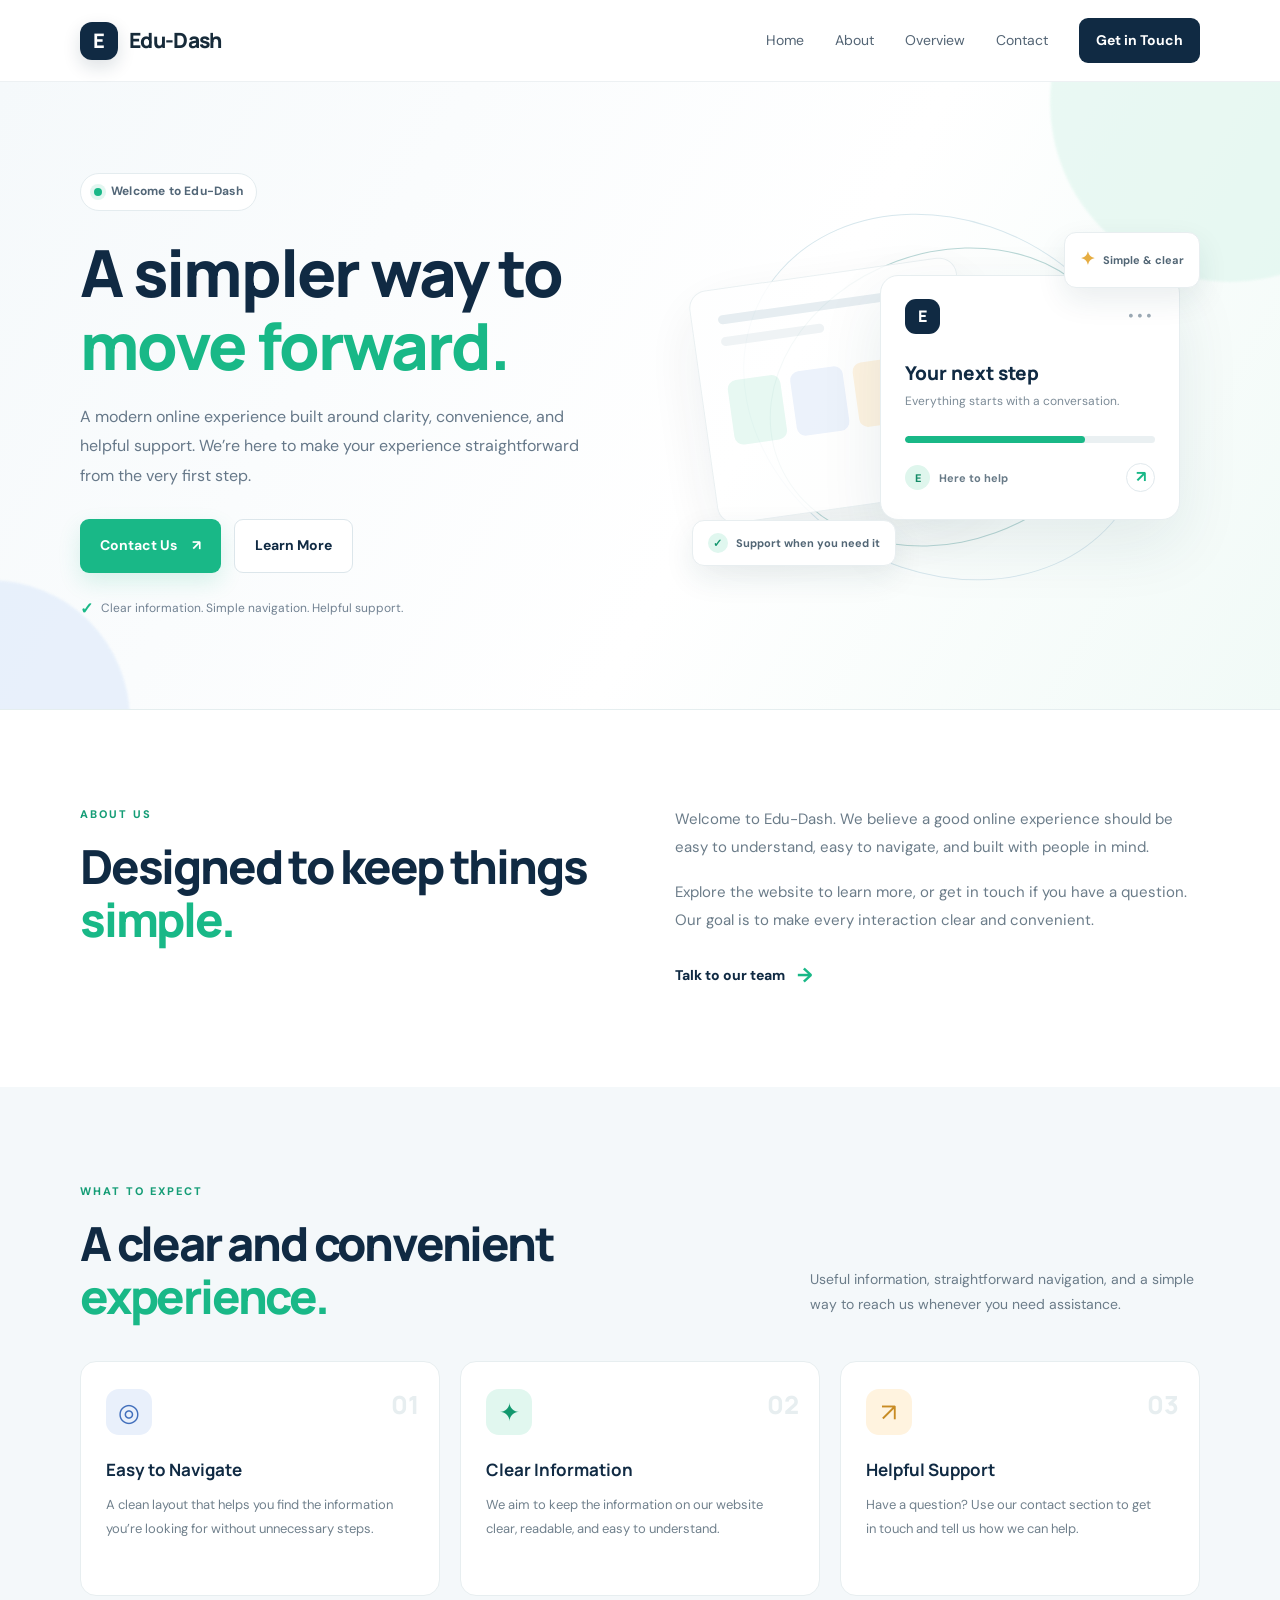
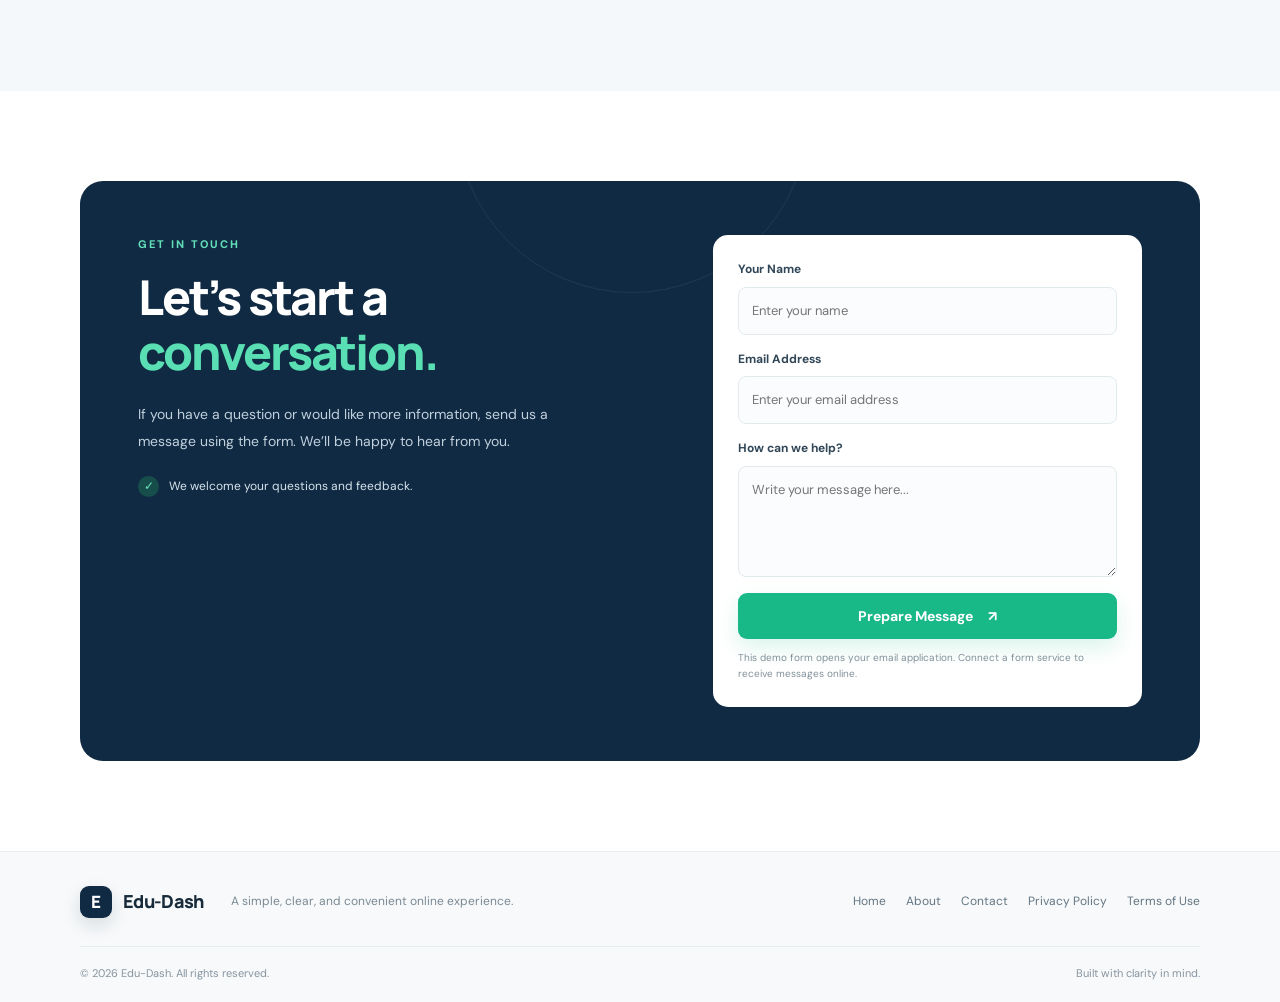
==== index.html @ 8eeb89ac "Add files via upload" ====
<!DOCTYPE html>
<html lang="en">
<head>
  <meta charset="UTF-8">
  <meta name="viewport" content="width=device-width, initial-scale=1.0">
  <meta name="description" content="Welcome to Edu-Dash. Explore our website and contact our team for more information.">
  <meta name="robots" content="index,follow">
  <title>Edu-Dash | Welcome</title>
  <link rel="icon" href="assets/favicon.svg" type="image/svg+xml">
  <link rel="stylesheet" href="styles.css">
</head>
<body>
  <header class="site-header">
    <div class="container nav-wrap">
      <a class="brand" href="#home" aria-label="Edu-Dash home">
        <span class="brand-mark">E</span><span>Edu-Dash</span>
      </a>
      <button class="menu-toggle" aria-label="Open navigation" aria-expanded="false">☰</button>
      <nav class="nav" aria-label="Main navigation">
        <a href="#home">Home</a>
        <a href="#about">About</a>
        <a href="#services">Overview</a>
        <a href="#contact">Contact</a>
        <a class="nav-cta" href="#contact">Get in Touch</a>
      </nav>
    </div>
  </header>

  <main>
    <section class="hero" id="home">
      <div class="hero-glow glow-one"></div><div class="hero-glow glow-two"></div>
      <div class="container hero-grid">
        <div class="hero-copy">
          <span class="eyebrow"><span class="status-dot"></span> Welcome to Edu-Dash</span>
          <h1>A simpler way to<br><span>move forward.</span></h1>
          <p class="hero-text">A modern online experience built around clarity, convenience, and helpful support. We’re here to make your experience straightforward from the very first step.</p>
          <div class="hero-actions">
            <a class="button button-primary" href="#contact">Contact Us <span aria-hidden="true">↗</span></a>
            <a class="button button-secondary" href="#about">Learn More</a>
          </div>
          <div class="hero-note"><span class="checkmark">✓</span> Clear information. Simple navigation. Helpful support.</div>
        </div>
        <div class="hero-art" aria-label="Abstract illustration" role="img">
          <div class="orbit orbit-a"></div><div class="orbit orbit-b"></div>
          <div class="art-card card-back"><div class="mini-line"></div><div class="mini-line short"></div><div class="mini-blocks"><i></i><i></i><i></i></div></div>
          <div class="art-card card-front">
            <div class="art-card-top"><span class="app-icon">E</span><span class="three-dots">•••</span></div>
            <div class="art-title">Your next step</div><div class="art-subtitle">Everything starts with a conversation.</div>
            <div class="progress-track"><span></span></div>
            <div class="art-bottom"><span class="avatar">E</span><span>Here to help</span><span class="arrow-circle">↗</span></div>
          </div>
          <div class="floating-badge badge-top"><span>✦</span> Simple & clear</div>
          <div class="floating-badge badge-bottom"><span class="badge-check">✓</span> Support when you need it</div>
        </div>
      </div>
      <div class="hero-bottom-line"></div>
    </section>

    <section class="intro section" id="about">
      <div class="container intro-grid">
        <div><span class="section-label">ABOUT US</span><h2>Designed to keep things<br><span>simple.</span></h2></div>
        <div class="intro-copy"><p>Welcome to Edu-Dash. We believe a good online experience should be easy to understand, easy to navigate, and built with people in mind.</p><p>Explore the website to learn more, or get in touch if you have a question. Our goal is to make every interaction clear and convenient.</p><a class="text-link" href="#contact">Talk to our team <span>→</span></a></div>
      </div>
    </section>

    <section class="overview section" id="services">
      <div class="container">
        <div class="section-heading"><div><span class="section-label">WHAT TO EXPECT</span><h2>A clear and convenient<br><span>experience.</span></h2></div><p>Useful information, straightforward navigation, and a simple way to reach us whenever you need assistance.</p></div>
        <div class="feature-grid">
          <article class="feature-card"><div class="feature-icon icon-blue">◎</div><h3>Easy to Navigate</h3><p>A clean layout that helps you find the information you’re looking for without unnecessary steps.</p><span class="feature-number">01</span></article>
          <article class="feature-card"><div class="feature-icon icon-green">✦</div><h3>Clear Information</h3><p>We aim to keep the information on our website clear, readable, and easy to understand.</p><span class="feature-number">02</span></article>
          <article class="feature-card"><div class="feature-icon icon-gold">↗</div><h3>Helpful Support</h3><p>Have a question? Use our contact section to get in touch and tell us how we can help.</p><span class="feature-number">03</span></article>
        </div>
      </div>
    </section>

    <section class="contact section" id="contact">
      <div class="container contact-panel">
        <div class="contact-copy"><span class="section-label light-label">GET IN TOUCH</span><h2>Let’s start a<br><span>conversation.</span></h2><p>If you have a question or would like more information, send us a message using the form. We’ll be happy to hear from you.</p><div class="contact-promise"><span>✓</span> We welcome your questions and feedback.</div></div>
        <form class="contact-form" id="contact-form">
          <label for="name">Your Name</label><input id="name" name="name" type="text" placeholder="Enter your name" required>
          <label for="email">Email Address</label><input id="email" name="email" type="email" placeholder="Enter your email address" required>
          <label for="message">How can we help?</label><textarea id="message" name="message" rows="4" placeholder="Write your message here..." required></textarea>
          <button class="button button-primary form-button" type="submit">Prepare Message <span>↗</span></button>
          <p class="form-note" id="form-note">This demo form opens your email application. Connect a form service to receive messages online.</p>
        </form>
      </div>
    </section>
  </main>

  <footer class="footer">
    <div class="container footer-main"><a class="brand footer-brand" href="#home"><span class="brand-mark">E</span><span>Edu-Dash</span></a><p>A simple, clear, and convenient online experience.</p><div class="footer-links"><a href="#home">Home</a><a href="#about">About</a><a href="#contact">Contact</a><a href="privacy-policy.html">Privacy Policy</a><a href="terms.html">Terms of Use</a></div></div>
    <div class="container footer-bottom"><span>© <span id="year"></span> Edu-Dash. All rights reserved.</span><span>Built with clarity in mind.</span></div>
  </footer>
  <script src="script.js"></script>
</body>
</html>
---- styles.css ----
@import url('https://fonts.googleapis.com/css2?family=DM+Sans:wght@400;500;600;700&family=Manrope:wght@400;500;600;700;800&display=swap');
:root{--navy:#102a43;--navy2:#183e5a;--ink:#172b3a;--muted:#667788;--green:#19b887;--pale:#f4f8fa;--line:#e3ebef;--white:#fff;--gold:#f0bd63}
*{box-sizing:border-box}html{scroll-behavior:smooth;scroll-padding-top:88px}body{margin:0;font-family:'DM Sans',Arial,sans-serif;color:var(--ink);background:#fff;line-height:1.65}a{color:inherit;text-decoration:none}.container{width:min(1120px,calc(100% - 44px));margin:0 auto}.site-header{height:82px;background:rgba(255,255,255,.96);border-bottom:1px solid #edf1f3;position:sticky;top:0;z-index:20;backdrop-filter:blur(12px)}.nav-wrap{height:100%;display:flex;align-items:center;justify-content:space-between}.brand{display:inline-flex;align-items:center;gap:11px;font-family:Manrope,sans-serif;font-weight:800;font-size:21px;letter-spacing:-.7px}.brand-mark{width:38px;height:38px;display:grid;place-items:center;background:var(--navy);color:#fff;border-radius:12px;font-size:20px;box-shadow:0 7px 18px #102a4324}.nav{display:flex;align-items:center;gap:31px;font-size:14px;color:#536474}.nav a:hover,.footer-links a:hover{color:var(--green)}.nav .nav-cta{background:var(--navy);color:white;border-radius:9px;padding:11px 17px;font-weight:700}.nav .nav-cta:hover{background:var(--green);color:#fff}.menu-toggle{display:none;border:0;background:none;font-size:25px;color:var(--navy)}.hero{position:relative;overflow:hidden;background:linear-gradient(120deg,#f5f9fb 0%,#fff 58%,#f1faf7 100%);padding:91px 0 88px}.hero-grid{display:grid;grid-template-columns:1.05fr .95fr;align-items:center;gap:50px;position:relative;z-index:1}.eyebrow{display:inline-flex;align-items:center;gap:9px;background:#fff;border:1px solid #e4ecef;border-radius:30px;padding:8px 13px;color:#526677;font-size:12px;font-weight:700;letter-spacing:.2px}.status-dot{width:8px;height:8px;border-radius:50%;background:var(--green);box-shadow:0 0 0 4px #19b88720}.hero h1,.section h2{font-family:Manrope,sans-serif;letter-spacing:-2.2px;font-weight:800;line-height:1.13}.hero h1{font-size:clamp(42px,5.1vw,65px);margin:25px 0 19px;color:var(--navy)}.hero h1 span,.section h2 span{color:var(--green)}.hero-text{font-size:16px;color:#667889;max-width:510px;line-height:1.85}.hero-actions{display:flex;gap:13px;margin:29px 0 23px}.button{border:0;display:inline-flex;align-items:center;justify-content:center;gap:15px;padding:14px 20px;border-radius:9px;font-family:inherit;font-weight:700;font-size:14px;cursor:pointer;transition:transform .2s,background .2s}.button:hover{transform:translateY(-2px)}.button-primary{background:var(--green);color:#fff;box-shadow:0 9px 22px #19b88728}.button-primary:hover{background:#119e73}.button-secondary{border:1px solid #dce6eb;background:#fff;color:var(--navy)}.hero-note{font-size:12px;color:#728292;display:flex;align-items:center;gap:8px}.checkmark{color:var(--green);font-size:16px;font-weight:bold}.hero-art{height:405px;position:relative;display:grid;place-items:center}.hero-glow{position:absolute;border-radius:50%;filter:blur(1px);pointer-events:none}.glow-one{width:360px;height:360px;background:#dff6ee;right:-130px;top:-160px;opacity:.65}.glow-two{width:280px;height:280px;background:#e4eefb;left:-150px;bottom:-150px;opacity:.8}.orbit{position:absolute;border:1px solid #b9d7d6;border-radius:50%;transform:rotate(-20deg)}.orbit-a{width:360px;height:290px}.orbit-b{width:420px;height:350px;border-color:#d7e7ed;transform:rotate(28deg)}.art-card{position:absolute;background:#fff;border:1px solid #e7eef0;border-radius:18px;box-shadow:0 25px 65px #173d5017}.card-back{width:270px;height:235px;left:10px;top:78px;transform:rotate(-8deg);padding:26px;opacity:.85}.mini-line{height:9px;border-radius:8px;background:#e2ebef;width:78%;margin-bottom:13px}.mini-line.short{width:48%;background:#edf2f4}.mini-blocks{display:flex;gap:10px;margin-top:35px}.mini-blocks i{display:block;width:53px;height:65px;border-radius:9px;background:#e3f7f0}.mini-blocks i:nth-child(2){background:#e9f0fb}.mini-blocks i:nth-child(3){background:#fff2dd}.card-front{width:300px;min-height:245px;z-index:2;right:20px;top:80px;padding:23px 24px}.art-card-top{display:flex;align-items:center;justify-content:space-between}.app-icon{width:35px;height:35px;display:grid;place-items:center;border-radius:11px;background:var(--navy);color:#fff;font-weight:800;font-family:Manrope}.three-dots{letter-spacing:3px;color:#9cabb5}.art-title{font-family:Manrope;font-size:19px;font-weight:800;color:var(--navy);margin-top:24px}.art-subtitle{font-size:12px;color:#7c8b97;margin-top:3px}.progress-track{height:7px;background:#eaf0f2;border-radius:10px;margin-top:24px;overflow:hidden}.progress-track span{display:block;width:72%;height:100%;background:var(--green);border-radius:10px}.art-bottom{display:flex;align-items:center;gap:9px;margin-top:20px;font-size:11px;font-weight:700;color:#687a87}.avatar{width:25px;height:25px;border-radius:50%;display:grid;place-items:center;background:#dff6ed;color:#148b67;font-weight:800}.arrow-circle{margin-left:auto;border:1px solid #e1e9ed;border-radius:50%;width:29px;height:29px;display:grid;place-items:center;color:var(--green);font-size:16px}.floating-badge{position:absolute;z-index:4;display:flex;align-items:center;gap:8px;padding:12px 15px;border-radius:12px;background:#fff;box-shadow:0 12px 30px #173d5017;border:1px solid #e8eef0;font-size:11px;font-weight:700;color:#526675}.badge-top{right:0;top:37px}.badge-top span{color:#e6ad42;font-size:18px}.badge-bottom{left:0;bottom:34px}.badge-check{width:20px;height:20px;border-radius:50%;display:grid;place-items:center;background:#e0f7ef;color:#12966d}.hero-bottom-line{height:1px;background:#e5eeef;position:absolute;bottom:0;left:0;right:0}.section{padding:95px 0}.intro-grid{display:grid;grid-template-columns:1fr 1fr;gap:70px;align-items:start}.section-label{display:block;color:#159d76;font-size:11px;letter-spacing:2px;font-weight:800;margin-bottom:17px}.section h2{font-size:clamp(34px,4vw,47px);color:var(--navy);margin:0}.intro-copy p{margin:0 0 16px;color:#6b7c89;font-size:15px;line-height:1.9}.text-link{display:inline-flex;align-items:center;gap:12px;margin-top:8px;color:var(--navy);font-size:14px;font-weight:800}.text-link span{color:var(--green);font-size:20px}.overview{background:var(--pale)}.section-heading{display:flex;align-items:end;justify-content:space-between;gap:50px;margin-bottom:38px}.section-heading>p{max-width:390px;color:#6b7c89;font-size:14px;line-height:1.85;margin:0 0 5px}.feature-grid{display:grid;grid-template-columns:repeat(3,1fr);gap:20px}.feature-card{position:relative;background:#fff;border:1px solid #e7eef0;border-radius:16px;padding:27px 25px 30px;min-height:235px;overflow:hidden;transition:transform .2s,box-shadow .2s}.feature-card:hover{transform:translateY(-4px);box-shadow:0 15px 35px #163e5010}.feature-icon{width:46px;height:46px;border-radius:13px;display:grid;place-items:center;font-size:25px;margin-bottom:21px}.icon-blue{background:#e9f0fb;color:#426fbc}.icon-green{background:#e1f7ef;color:#13986e}.icon-gold{background:#fff3df;color:#c88b24}.feature-card h3{font-family:Manrope,sans-serif;font-size:17px;color:var(--navy);margin:0 0 9px}.feature-card p{font-size:13px;line-height:1.8;color:#71818d;margin:0;max-width:290px}.feature-number{position:absolute;right:20px;top:22px;color:#e7eef0;font-family:Manrope;font-size:25px;font-weight:800}.contact{padding-top:90px;padding-bottom:90px}.contact-panel{background:var(--navy);border-radius:23px;padding:54px 58px;display:grid;grid-template-columns:1fr .85fr;gap:70px;position:relative;overflow:hidden}.contact-panel:after{content:"";position:absolute;width:350px;height:350px;border:1px solid #ffffff12;border-radius:50%;right:35%;top:-240px;pointer-events:none}.light-label{color:#62dfb8}.contact-copy h2{color:#fff;font-size:clamp(35px,4vw,48px)}.contact-copy h2 span{color:#59dfb3}.contact-copy>p{color:#c0d0dc;max-width:420px;font-size:14px;line-height:1.9;margin:22px 0}.contact-promise{display:flex;align-items:center;gap:10px;color:#d6e4ec;font-size:12px}.contact-promise span{width:21px;height:21px;border-radius:50%;background:#174e4b;color:#6be6bc;display:grid;place-items:center}.contact-form{position:relative;z-index:1;background:#fff;border-radius:15px;padding:25px;display:flex;flex-direction:column}.contact-form label{font-size:12px;font-weight:700;color:#314758;margin:0 0 7px}.contact-form input,.contact-form textarea{font:inherit;font-size:13px;border:1px solid #e1e9ed;border-radius:8px;padding:12px 13px;margin-bottom:15px;outline:none;background:#fbfcfd;color:var(--ink);resize:vertical}.contact-form input:focus,.contact-form textarea:focus{border-color:var(--green);box-shadow:0 0 0 3px #19b88718}.form-button{width:100%;margin-top:1px}.form-note{font-size:10px;color:#81909a;line-height:1.6;margin:11px 0 0}.footer{background:#f7f9fa;border-top:1px solid #e9eff1}.footer-main{padding:34px 0 28px;display:flex;align-items:center;gap:28px;flex-wrap:wrap}.footer-brand{font-size:18px}.footer-brand .brand-mark{width:32px;height:32px;border-radius:9px;font-size:17px}.footer-main>p{font-size:12px;color:#7a8994;margin:0;flex:1}.footer-links{display:flex;gap:20px;flex-wrap:wrap;font-size:12px;color:#637582}.footer-bottom{border-top:1px solid #e6edef;padding:17px 0 20px;display:flex;justify-content:space-between;gap:15px;font-size:11px;color:#87949e}
@media(max-width:850px){.nav{gap:17px}.hero-grid{gap:20px}.hero-art{transform:scale(.9);margin:0 -20px}.contact-panel{gap:35px;padding:42px}.footer-main{gap:18px}.footer-links{width:100%}}
@media(max-width:680px){.container{width:min(100% - 32px,520px)}.site-header{height:70px}.menu-toggle{display:block}.nav{display:none;position:absolute;top:69px;left:0;right:0;background:#fff;border-bottom:1px solid var(--line);padding:18px 24px 23px;flex-direction:column;align-items:stretch;gap:15px;box-shadow:0 15px 25px #102a4310}.nav.open{display:flex}.nav .nav-cta{text-align:center}.hero{padding:60px 0 45px}.hero-grid{grid-template-columns:1fr;gap:15px}.hero h1{font-size:47px;letter-spacing:-1.8px}.hero-text{font-size:14px}.hero-art{height:335px;transform:scale(.88);margin:-5px -20px 0}.card-front{right:12px}.card-back{left:0}.badge-top{right:-3px}.badge-bottom{left:-2px;bottom:10px}.section{padding:65px 0}.intro-grid{grid-template-columns:1fr;gap:25px}.section-heading{display:block}.section-heading>p{margin-top:20px}.feature-grid{grid-template-columns:1fr;gap:13px}.feature-card{min-height:0;padding:23px}.feature-icon{margin-bottom:14px}.contact{padding:65px 0}.contact-panel{grid-template-columns:1fr;gap:28px;padding:30px 22px;border-radius:17px}.contact-copy h2{font-size:39px}.footer-main{align-items:flex-start;flex-direction:column}.footer-main>p{flex:auto}.footer-links{gap:14px 20px}.footer-bottom{flex-direction:column;gap:5px}}
@media(prefers-reduced-motion:reduce){html{scroll-behavior:auto}*,*:before,*:after{transition:none!important}}
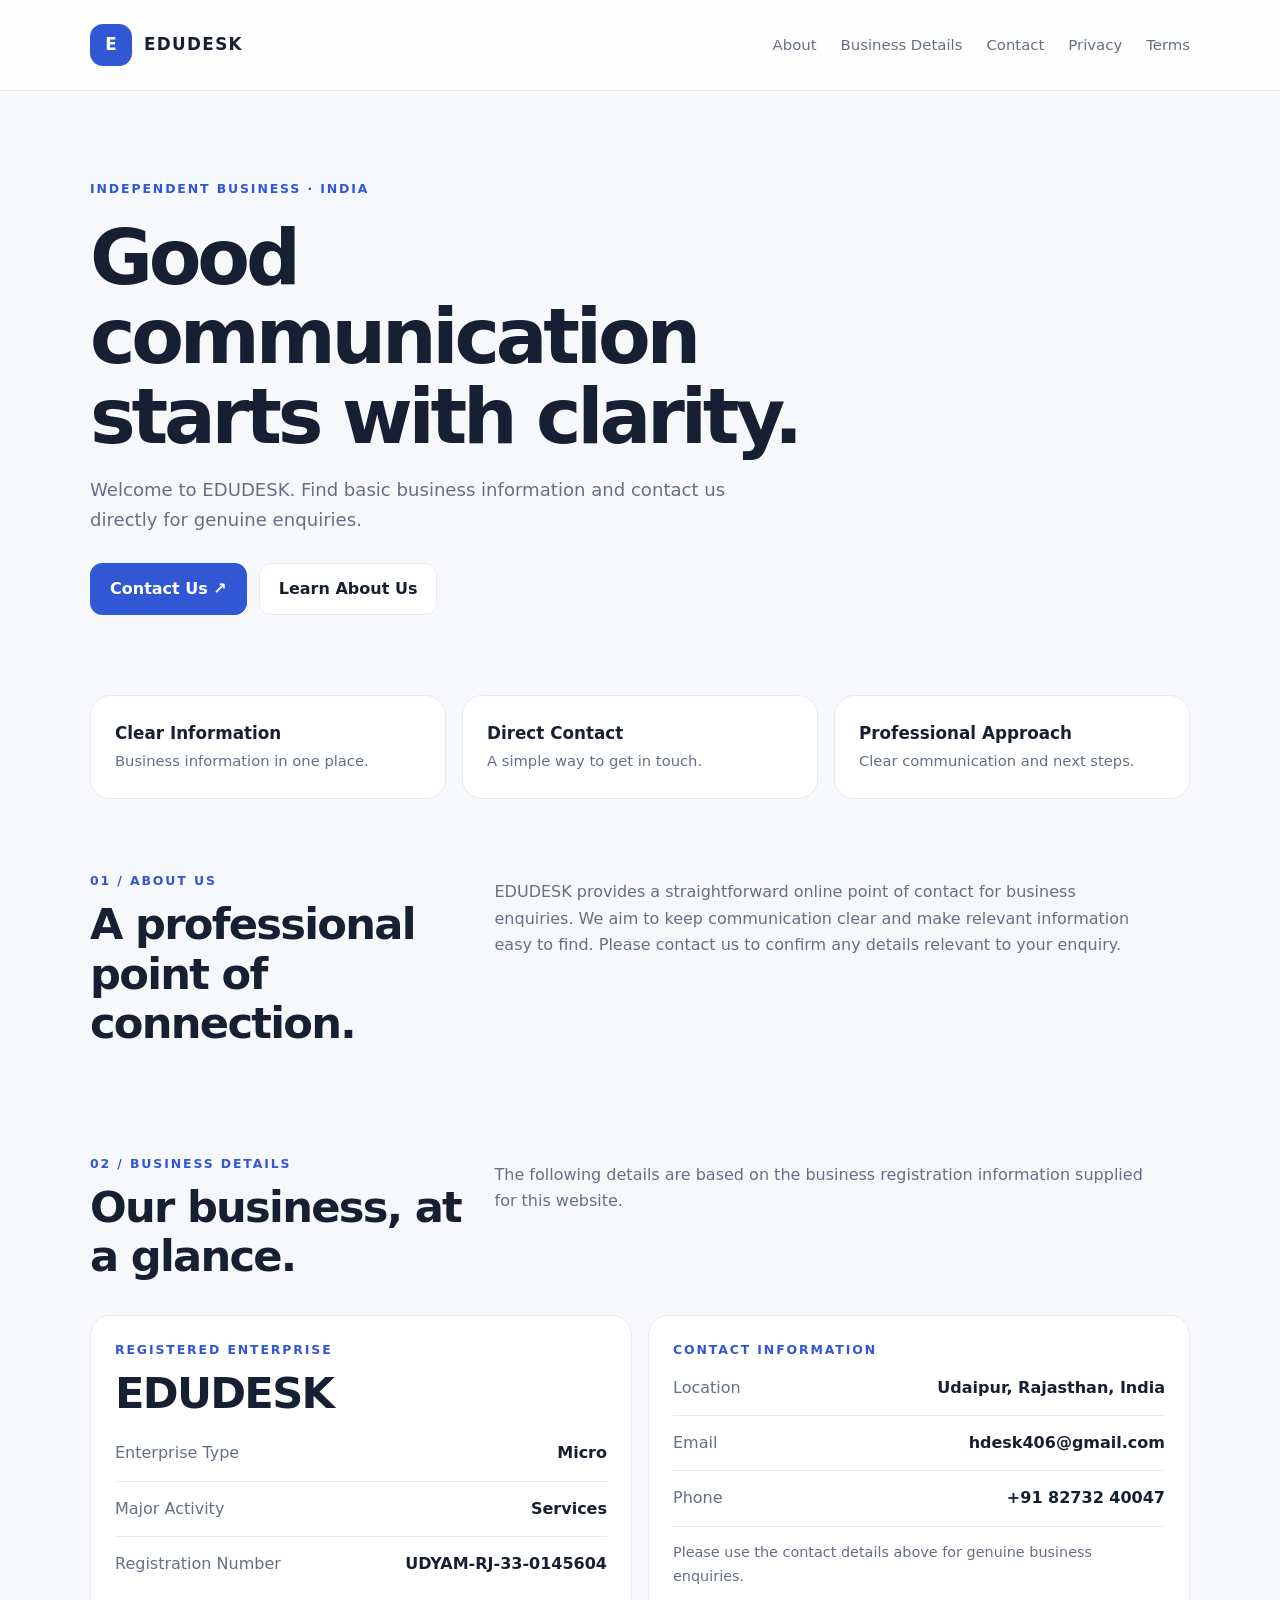
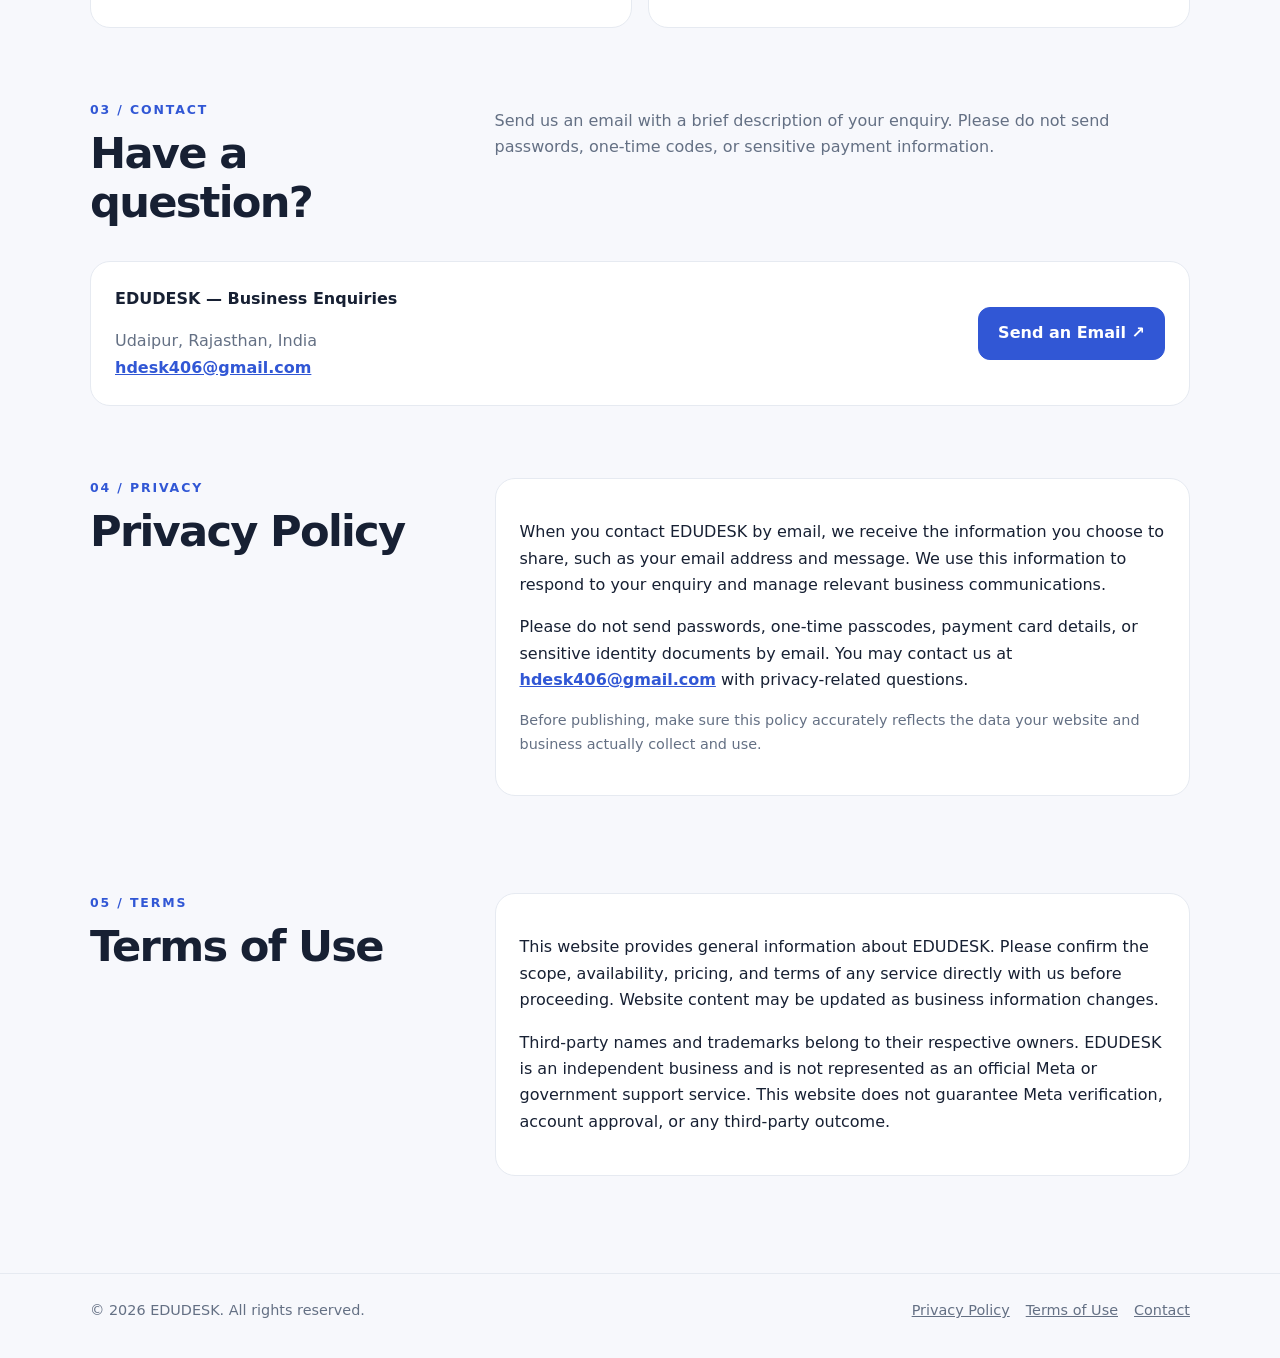
==== commit 9c422d81: "Add files via upload" ====
--- a/index.html
+++ b/index.html
@@ -3,95 +3,139 @@
 <head>
   <meta charset="UTF-8">
   <meta name="viewport" content="width=device-width, initial-scale=1.0">
-  <meta name="description" content="Welcome to Edu-Dash. Explore our website and contact our team for more information.">
-  <meta name="robots" content="index,follow">
-  <title>Edu-Dash | Welcome</title>
-  <link rel="icon" href="assets/favicon.svg" type="image/svg+xml">
-  <link rel="stylesheet" href="styles.css">
+  <meta name="description" content="EDUDESK — clear business information and direct contact.">
+  <meta name="theme-color" content="#f7f8fc">
+  <title>EDUDESK | Business Information</title>
+  <style>
+    :root{--ink:#172033;--muted:#647084;--blue:#3157d5;--line:#e6eaf1;--paper:#fff;--bg:#f7f8fc}
+    *{box-sizing:border-box} html{scroll-behavior:smooth}
+    body{margin:0;background:var(--bg);color:var(--ink);font-family:Inter,ui-sans-serif,system-ui,-apple-system,BlinkMacSystemFont,"Segoe UI",sans-serif;line-height:1.65}
+    a{color:inherit} .wrap{width:min(1100px,calc(100% - 40px));margin:auto}
+    header{padding:24px 0;border-bottom:1px solid var(--line);background:rgba(255,255,255,.86)}
+    .nav{display:flex;align-items:center;justify-content:space-between;gap:24px}
+    .brand{display:flex;align-items:center;gap:12px;font-size:1.05rem;font-weight:800;letter-spacing:.08em;text-decoration:none}
+    .mark{width:42px;height:42px;border-radius:13px;background:var(--blue);color:white;display:grid;place-items:center;font-weight:800;letter-spacing:0}
+    nav{display:flex;gap:24px;flex-wrap:wrap} nav a{text-decoration:none;color:var(--muted);font-size:.93rem} nav a:hover{color:var(--blue)}
+    .hero{padding:88px 0 70px}
+    .eyebrow{font-size:.78rem;font-weight:800;letter-spacing:.15em;text-transform:uppercase;color:var(--blue)}
+    h1{font-size:clamp(2.6rem,6vw,5rem);line-height:1.04;letter-spacing:-.055em;max-width:760px;margin:18px 0}
+    .lead{font-size:1.13rem;color:var(--muted);max-width:650px}
+    .actions{display:flex;gap:12px;flex-wrap:wrap;margin-top:28px}
+    .btn{display:inline-block;text-decoration:none;border-radius:12px;padding:12px 19px;font-weight:700;border:1px solid var(--line)}
+    .primary{background:var(--blue);color:white;border-color:var(--blue)} .secondary{background:white}
+    .highlights{display:grid;grid-template-columns:repeat(3,1fr);gap:16px;margin:10px 0 72px}
+    .tile,.panel{background:var(--paper);border:1px solid var(--line);border-radius:20px;padding:24px}
+    .tile strong{display:block;font-size:1.05rem}.tile span{color:var(--muted);font-size:.92rem}
+    section{padding:0 0 72px;scroll-margin-top:24px}
+    .section-head{display:grid;grid-template-columns:.7fr 1.3fr;gap:30px;align-items:start;margin-bottom:25px}
+    h2{font-size:clamp(1.8rem,4vw,2.7rem);letter-spacing:-.04em;line-height:1.15;margin:8px 0}
+    .section-copy{color:var(--muted);max-width:650px;margin:8px 0}
+    .info-grid{display:grid;grid-template-columns:1fr 1fr;gap:16px}
+    .info-row{padding:14px 0;border-bottom:1px solid var(--line);display:flex;justify-content:space-between;gap:20px}
+    .info-row:last-child{border-bottom:0}.info-row span:first-child{color:var(--muted)}
+    .info-row span:last-child{text-align:right;font-weight:650;overflow-wrap:anywhere}
+    .contact-card{display:flex;align-items:center;justify-content:space-between;gap:24px;flex-wrap:wrap}
+    .contact-card p{color:var(--muted);margin-bottom:0}.email{color:var(--blue);font-weight:750;overflow-wrap:anywhere}
+    .small{font-size:.9rem;color:var(--muted)}
+    footer{border-top:1px solid var(--line);padding:25px 0 35px;color:var(--muted);font-size:.9rem}
+    .foot{display:flex;justify-content:space-between;gap:18px;flex-wrap:wrap}.foot a{margin-left:16px}
+    @media(max-width:760px){.nav{align-items:flex-start;flex-direction:column}nav{gap:16px}.hero{padding:62px 0 48px}.highlights,.info-grid,.section-head{grid-template-columns:1fr}.highlights{margin-bottom:54px}.info-row{align-items:flex-start}.info-row span:last-child{max-width:60%}}
+  </style>
 </head>
 <body>
-  <header class="site-header">
-    <div class="container nav-wrap">
-      <a class="brand" href="#home" aria-label="Edu-Dash home">
-        <span class="brand-mark">E</span><span>Edu-Dash</span>
-      </a>
-      <button class="menu-toggle" aria-label="Open navigation" aria-expanded="false">☰</button>
-      <nav class="nav" aria-label="Main navigation">
-        <a href="#home">Home</a>
-        <a href="#about">About</a>
-        <a href="#services">Overview</a>
-        <a href="#contact">Contact</a>
-        <a class="nav-cta" href="#contact">Get in Touch</a>
+  <header>
+    <div class="wrap nav">
+      <a class="brand" href="#home" aria-label="EDUDESK home"><span class="mark">E</span><span>EDUDESK</span></a>
+      <nav aria-label="Main navigation">
+        <a href="#about">About</a><a href="#details">Business Details</a><a href="#contact">Contact</a><a href="#privacy">Privacy</a><a href="#terms">Terms</a>
       </nav>
     </div>
   </header>
 
-  <main>
-    <section class="hero" id="home">
-      <div class="hero-glow glow-one"></div><div class="hero-glow glow-two"></div>
-      <div class="container hero-grid">
-        <div class="hero-copy">
-          <span class="eyebrow"><span class="status-dot"></span> Welcome to Edu-Dash</span>
-          <h1>A simpler way to<br><span>move forward.</span></h1>
-          <p class="hero-text">A modern online experience built around clarity, convenience, and helpful support. We’re here to make your experience straightforward from the very first step.</p>
-          <div class="hero-actions">
-            <a class="button button-primary" href="#contact">Contact Us <span aria-hidden="true">↗</span></a>
-            <a class="button button-secondary" href="#about">Learn More</a>
+  <main id="home">
+    <div class="wrap">
+      <section class="hero">
+        <div class="eyebrow">Independent Business · India</div>
+        <h1>Good communication starts with clarity.</h1>
+        <p class="lead">Welcome to EDUDESK. Find basic business information and contact us directly for genuine enquiries.</p>
+        <div class="actions"><a class="btn primary" href="#contact">Contact Us ↗</a><a class="btn secondary" href="#about">Learn About Us</a></div>
+      </section>
+
+      <div class="highlights">
+        <div class="tile"><strong>Clear Information</strong><span>Business information in one place.</span></div>
+        <div class="tile"><strong>Direct Contact</strong><span>A simple way to get in touch.</span></div>
+        <div class="tile"><strong>Professional Approach</strong><span>Clear communication and next steps.</span></div>
+      </div>
+
+      <section id="about">
+        <div class="section-head">
+          <div><div class="eyebrow">01 / About Us</div><h2>A professional point of connection.</h2></div>
+          <p class="section-copy">EDUDESK provides a straightforward online point of contact for business enquiries. We aim to keep communication clear and make relevant information easy to find. Please contact us to confirm any details relevant to your enquiry.</p>
+        </div>
+      </section>
+
+      <section id="details">
+        <div class="section-head">
+          <div><div class="eyebrow">02 / Business Details</div><h2>Our business, at a glance.</h2></div>
+          <p class="section-copy">The following details are based on the business registration information supplied for this website.</p>
+        </div>
+        <div class="info-grid">
+          <div class="panel">
+            <div class="eyebrow">Registered Enterprise</div>
+            <h2>EDUDESK</h2>
+            <div class="info-row"><span>Enterprise Type</span><span>Micro</span></div>
+            <div class="info-row"><span>Major Activity</span><span>Services</span></div>
+            <div class="info-row"><span>Registration Number</span><span>UDYAM-RJ-33-0145604</span></div>
           </div>
-          <div class="hero-note"><span class="checkmark">✓</span> Clear information. Simple navigation. Helpful support.</div>
+          <div class="panel">
+            <div class="eyebrow">Contact Information</div>
+            <div class="info-row"><span>Location</span><span>Udaipur, Rajasthan, India</span></div>
+            <div class="info-row"><span>Email</span><span>hdesk406@gmail.com</span></div>
+            <div class="info-row"><span>Phone</span><span>+91 82732 40047</span></div>
+            <p class="small">Please use the contact details above for genuine business enquiries.</p>
+          </div>
         </div>
-        <div class="hero-art" aria-label="Abstract illustration" role="img">
-          <div class="orbit orbit-a"></div><div class="orbit orbit-b"></div>
-          <div class="art-card card-back"><div class="mini-line"></div><div class="mini-line short"></div><div class="mini-blocks"><i></i><i></i><i></i></div></div>
-          <div class="art-card card-front">
-            <div class="art-card-top"><span class="app-icon">E</span><span class="three-dots">•••</span></div>
-            <div class="art-title">Your next step</div><div class="art-subtitle">Everything starts with a conversation.</div>
-            <div class="progress-track"><span></span></div>
-            <div class="art-bottom"><span class="avatar">E</span><span>Here to help</span><span class="arrow-circle">↗</span></div>
+      </section>
+
+      <section id="contact">
+        <div class="section-head">
+          <div><div class="eyebrow">03 / Contact</div><h2>Have a question?</h2></div>
+          <p class="section-copy">Send us an email with a brief description of your enquiry. Please do not send passwords, one-time codes, or sensitive payment information.</p>
+        </div>
+        <div class="panel contact-card">
+          <div><strong>EDUDESK — Business Enquiries</strong><p>Udaipur, Rajasthan, India</p><a class="email" href="mailto:hdesk406@gmail.com">hdesk406@gmail.com</a></div>
+          <a class="btn primary" href="mailto:hdesk406@gmail.com?subject=Business%20Enquiry">Send an Email ↗</a>
+        </div>
+      </section>
+
+      <section id="privacy">
+        <div class="section-head">
+          <div><div class="eyebrow">04 / Privacy</div><h2>Privacy Policy</h2></div>
+          <div class="panel">
+            <p>When you contact EDUDESK by email, we receive the information you choose to share, such as your email address and message. We use this information to respond to your enquiry and manage relevant business communications.</p>
+            <p>Please do not send passwords, one-time passcodes, payment card details, or sensitive identity documents by email. You may contact us at <a class="email" href="mailto:hdesk406@gmail.com">hdesk406@gmail.com</a> with privacy-related questions.</p>
+            <p class="small">Before publishing, make sure this policy accurately reflects the data your website and business actually collect and use.</p>
           </div>
-          <div class="floating-badge badge-top"><span>✦</span> Simple & clear</div>
-          <div class="floating-badge badge-bottom"><span class="badge-check">✓</span> Support when you need it</div>
         </div>
-      </div>
-      <div class="hero-bottom-line"></div>
-    </section>
+      </section>
 
-    <section class="intro section" id="about">
-      <div class="container intro-grid">
-        <div><span class="section-label">ABOUT US</span><h2>Designed to keep things<br><span>simple.</span></h2></div>
-        <div class="intro-copy"><p>Welcome to Edu-Dash. We believe a good online experience should be easy to understand, easy to navigate, and built with people in mind.</p><p>Explore the website to learn more, or get in touch if you have a question. Our goal is to make every interaction clear and convenient.</p><a class="text-link" href="#contact">Talk to our team <span>→</span></a></div>
-      </div>
-    </section>
-
-    <section class="overview section" id="services">
-      <div class="container">
-        <div class="section-heading"><div><span class="section-label">WHAT TO EXPECT</span><h2>A clear and convenient<br><span>experience.</span></h2></div><p>Useful information, straightforward navigation, and a simple way to reach us whenever you need assistance.</p></div>
-        <div class="feature-grid">
-          <article class="feature-card"><div class="feature-icon icon-blue">◎</div><h3>Easy to Navigate</h3><p>A clean layout that helps you find the information you’re looking for without unnecessary steps.</p><span class="feature-number">01</span></article>
-          <article class="feature-card"><div class="feature-icon icon-green">✦</div><h3>Clear Information</h3><p>We aim to keep the information on our website clear, readable, and easy to understand.</p><span class="feature-number">02</span></article>
-          <article class="feature-card"><div class="feature-icon icon-gold">↗</div><h3>Helpful Support</h3><p>Have a question? Use our contact section to get in touch and tell us how we can help.</p><span class="feature-number">03</span></article>
+      <section id="terms">
+        <div class="section-head">
+          <div><div class="eyebrow">05 / Terms</div><h2>Terms of Use</h2></div>
+          <div class="panel">
+            <p>This website provides general information about EDUDESK. Please confirm the scope, availability, pricing, and terms of any service directly with us before proceeding. Website content may be updated as business information changes.</p>
+            <p>Third-party names and trademarks belong to their respective owners. EDUDESK is an independent business and is not represented as an official Meta or government support service. This website does not guarantee Meta verification, account approval, or any third-party outcome.</p>
+          </div>
         </div>
-      </div>
-    </section>
-
-    <section class="contact section" id="contact">
-      <div class="container contact-panel">
-        <div class="contact-copy"><span class="section-label light-label">GET IN TOUCH</span><h2>Let’s start a<br><span>conversation.</span></h2><p>If you have a question or would like more information, send us a message using the form. We’ll be happy to hear from you.</p><div class="contact-promise"><span>✓</span> We welcome your questions and feedback.</div></div>
-        <form class="contact-form" id="contact-form">
-          <label for="name">Your Name</label><input id="name" name="name" type="text" placeholder="Enter your name" required>
-          <label for="email">Email Address</label><input id="email" name="email" type="email" placeholder="Enter your email address" required>
-          <label for="message">How can we help?</label><textarea id="message" name="message" rows="4" placeholder="Write your message here..." required></textarea>
-          <button class="button button-primary form-button" type="submit">Prepare Message <span>↗</span></button>
-          <p class="form-note" id="form-note">This demo form opens your email application. Connect a form service to receive messages online.</p>
-        </form>
-      </div>
-    </section>
+      </section>
+    </div>
   </main>
 
-  <footer class="footer">
-    <div class="container footer-main"><a class="brand footer-brand" href="#home"><span class="brand-mark">E</span><span>Edu-Dash</span></a><p>A simple, clear, and convenient online experience.</p><div class="footer-links"><a href="#home">Home</a><a href="#about">About</a><a href="#contact">Contact</a><a href="privacy-policy.html">Privacy Policy</a><a href="terms.html">Terms of Use</a></div></div>
-    <div class="container footer-bottom"><span>© <span id="year"></span> Edu-Dash. All rights reserved.</span><span>Built with clarity in mind.</span></div>
+  <footer>
+    <div class="wrap foot">
+      <span>© <span id="year">2026</span> EDUDESK. All rights reserved.</span>
+      <span><a href="#privacy">Privacy Policy</a><a href="#terms">Terms of Use</a><a href="#contact">Contact</a></span>
+    </div>
   </footer>
-  <script src="script.js"></script>
 </body>
-</html>+</html>
